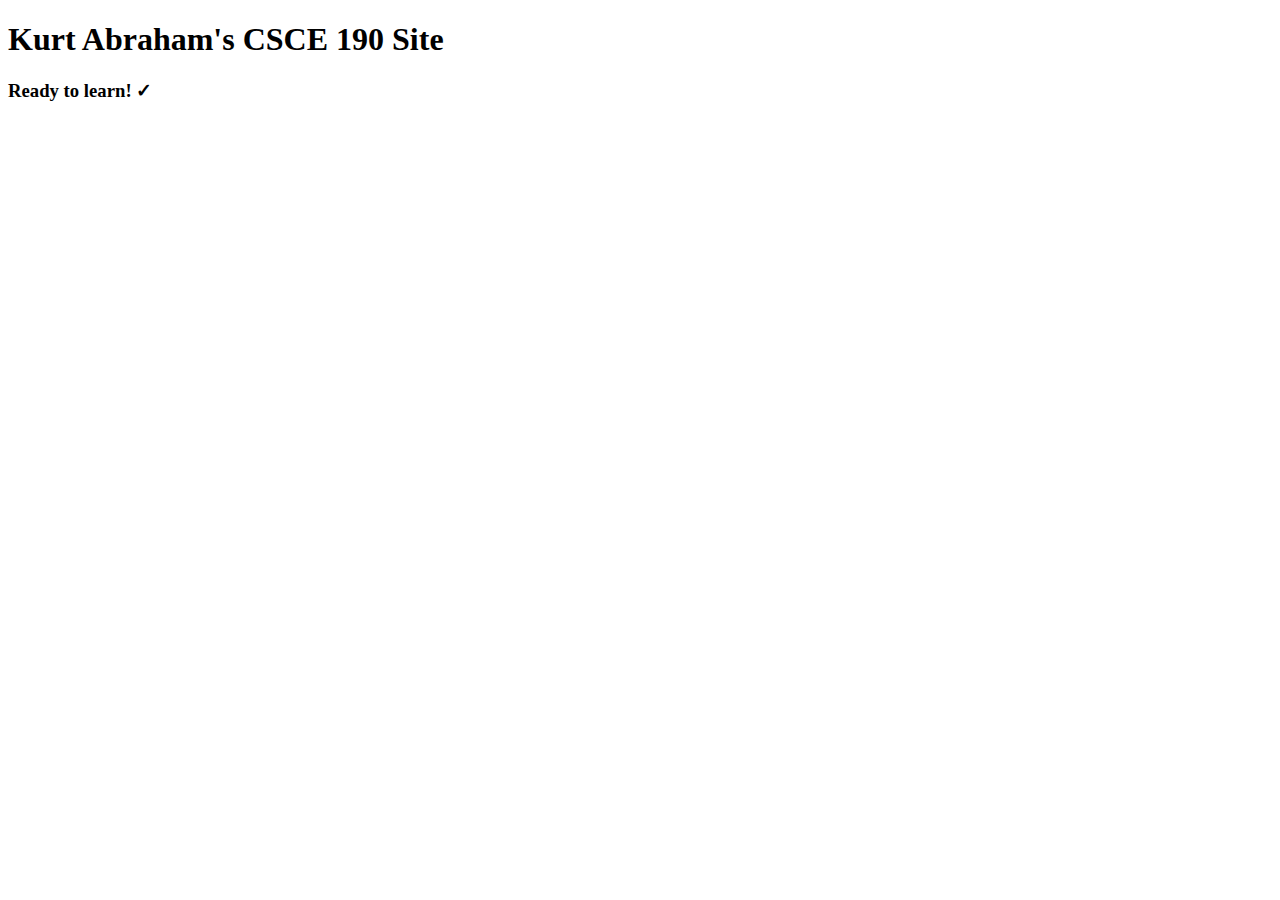
==== index.html @ 8b706e14 "Add files via upload" ====
<!DOCTYPE html>
<html>
    <head>
        <title>CSCE 190: Kurt Abraham</title>
    </head>
    <body>
        <h1>Kurt Abraham's CSCE 190 Site</h1>
        <h3>Ready to learn! &checkmark;</h3>
    </body>
</html>
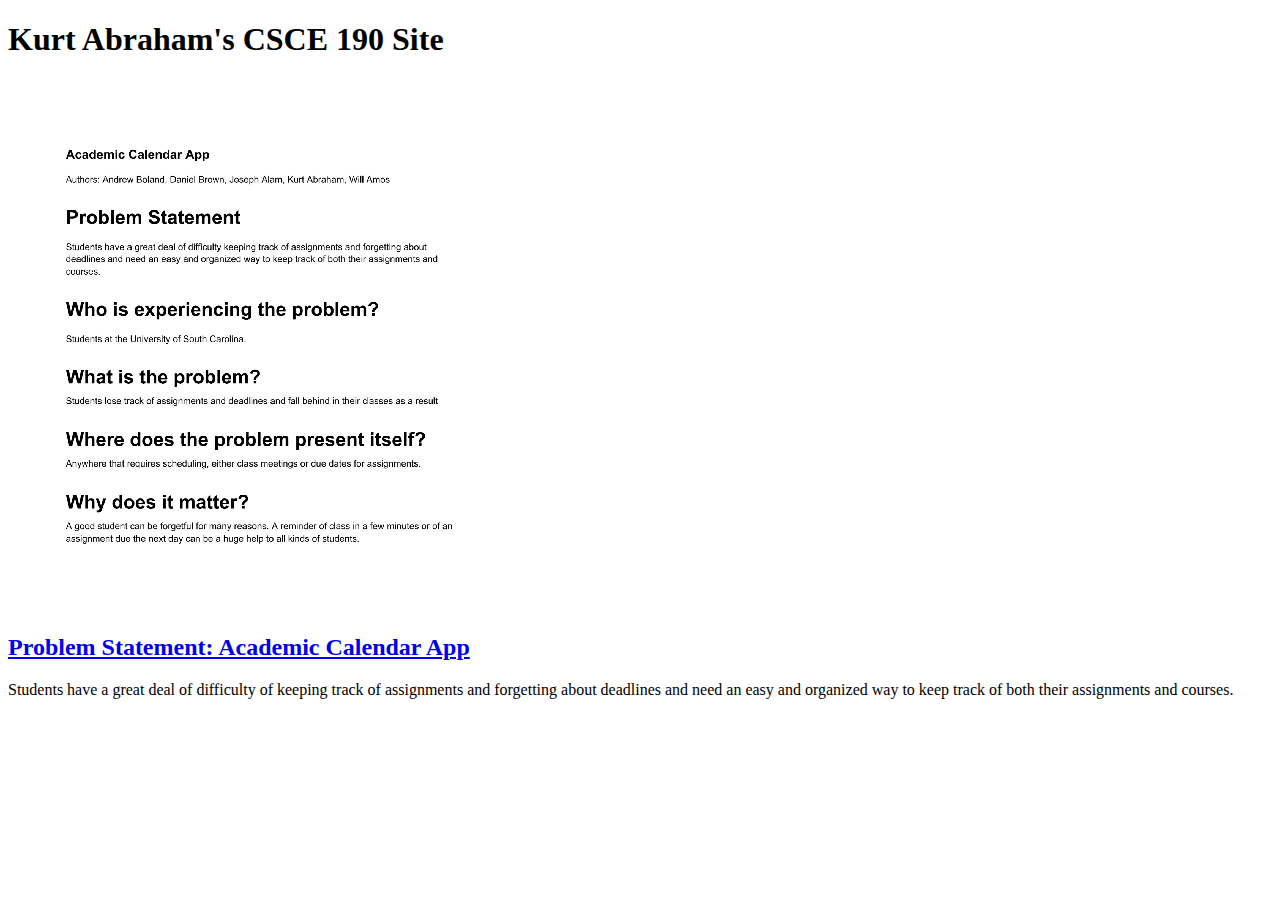
==== commit 12be2d9c: "Add files via upload" ====
--- a/index.html
+++ b/index.html
@@ -5,6 +5,15 @@
     </head>
     <body>
         <h1>Kurt Abraham's CSCE 190 Site</h1>
-        <h3>Ready to learn! &checkmark;</h3>
+        
+        <section class="assignment">
+            <a href="Files/Problem Statement.pdf"><img src="Images/problemStatement.png"></a>
+            <section class="ass-details">
+                <a href="Files/Problem Statement.pdf"><h2>Problem Statement: Academic Calendar App</h2></a>
+                <p>
+                    Students have a great deal of difficulty of keeping track of assignments and forgetting about deadlines and need an easy and organized way to keep track of both their assignments and courses.
+                </p>
+            </section>
+        </section>
     </body>
 </html>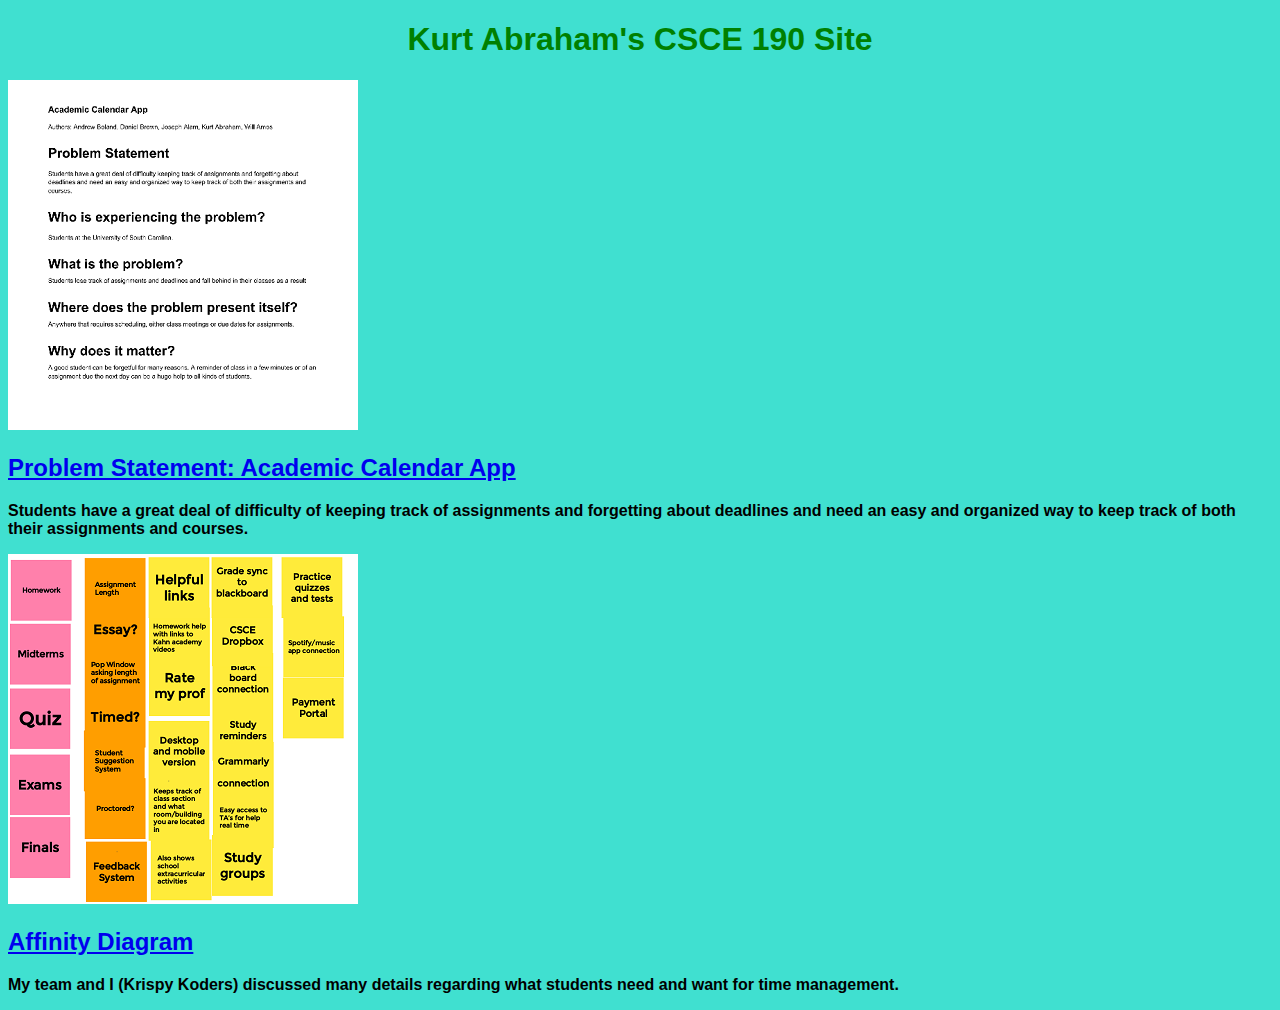
==== commit 4351c9e4: "Add files via upload" ====
--- a/index.html
+++ b/index.html
@@ -2,12 +2,13 @@
 <html>
     <head>
         <title>CSCE 190: Kurt Abraham</title>
+        <link rel="stylesheet" href="styles.css">
     </head>
     <body>
         <h1>Kurt Abraham's CSCE 190 Site</h1>
         
         <section class="assignment">
-            <a href="Files/Problem Statement.pdf"><img src="Images/problemStatement.png"></a>
+            <a href="Files/Problem Statement.pdf"><img src="Images/problem-statement.png"></a>
             <section class="ass-details">
                 <a href="Files/Problem Statement.pdf"><h2>Problem Statement: Academic Calendar App</h2></a>
                 <p>
@@ -15,5 +16,15 @@
                 </p>
             </section>
         </section>
+
+        <section class="assignment">
+            <a href="Files/Affinity Diagram.pdf"><img src="Images/affinity-diagram.png"></a>
+            <section class="ass-details">
+                <a href="Files/Affinity Diagram.pdf"><h2>Affinity Diagram</h2></a>
+                <p>
+                    My team and I (Krispy Koders) discussed many details regarding what students need and want for time management.
+                </p>
+            </section>
+        </section>
     </body>
 </html>--- a/styles.css
+++ b/styles.css
@@ -0,0 +1,10 @@
+body {
+    background:turquoise;
+    font-family: sans-serif, Arial, Helvetica;
+    font-weight: bold;
+}
+
+h1 {
+    color:green;
+    text-align: center;
+}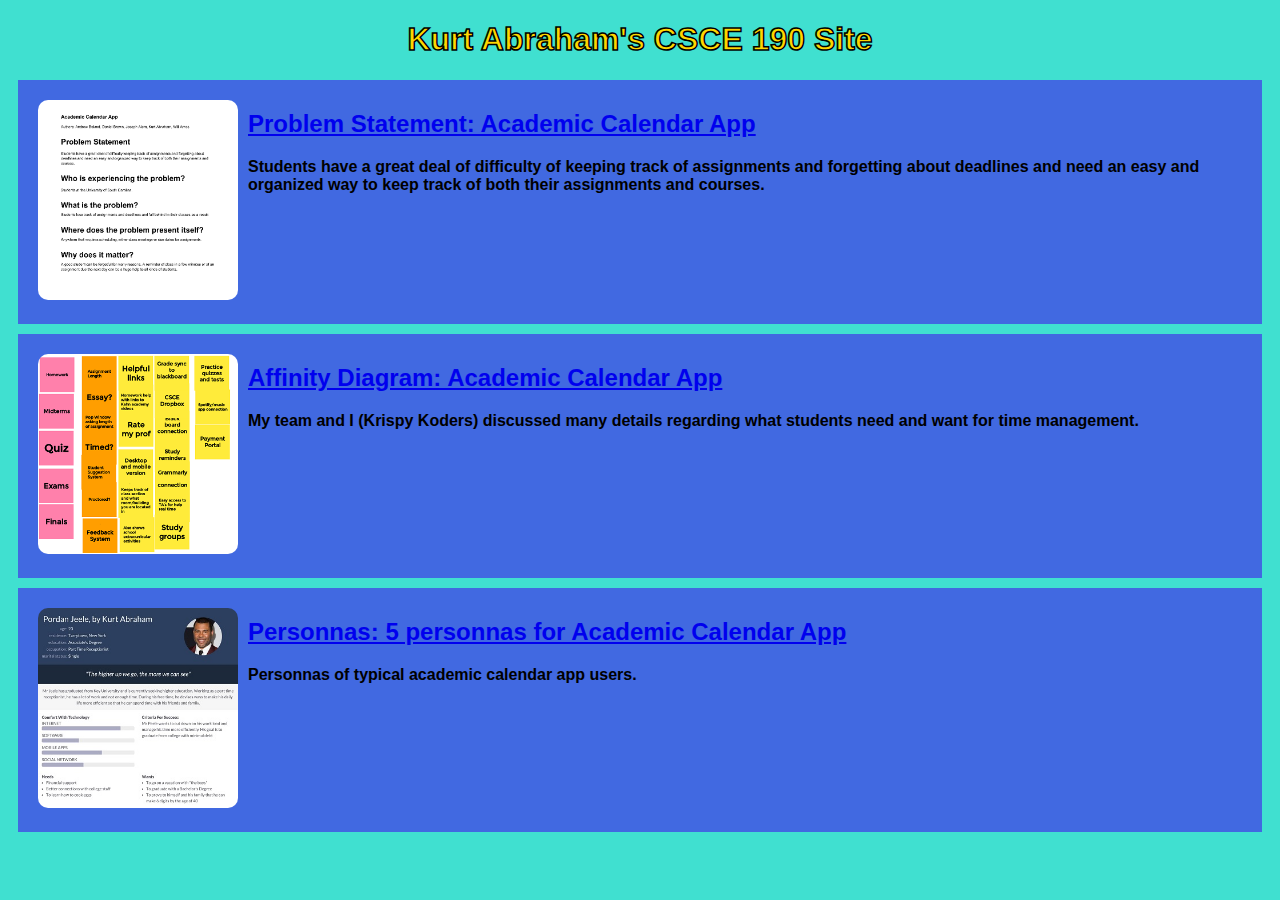
==== commit d702e506: "Add files via upload" ====
--- a/index.html
+++ b/index.html
@@ -7,6 +7,7 @@
     <body>
         <h1>Kurt Abraham's CSCE 190 Site</h1>
         
+        <!-- Problem Statement Assignment-->
         <section class="assignment">
             <a href="Files/Problem Statement.pdf"><img src="Images/problem-statement.png"></a>
             <section class="ass-details">
@@ -17,14 +18,26 @@
             </section>
         </section>
 
+        <!-- Affinity Diagram Assignment-->
         <section class="assignment">
             <a href="Files/Affinity Diagram.pdf"><img src="Images/affinity-diagram.png"></a>
             <section class="ass-details">
-                <a href="Files/Affinity Diagram.pdf"><h2>Affinity Diagram</h2></a>
+                <a href="Files/Affinity Diagram.pdf"><h2>Affinity Diagram: Academic Calendar App</h2></a>
                 <p>
                     My team and I (Krispy Koders) discussed many details regarding what students need and want for time management.
                 </p>
             </section>
         </section>
+
+        <!-- Persona Assignment-->
+        <section class="assignment">
+            <a href="Files/Personnas.pdf"><img src="Images/personnas.jpg"></a>
+            <section class="ass-details">
+                <a href="Files/Personnas.pdf"><h2>Personnas: 5 personnas for Academic Calendar App</h2></a>
+                <p>
+                    Personnas of typical academic calendar app users.
+                </p>
+            </section>
+        </section>
     </body>
 </html>--- a/styles.css
+++ b/styles.css
@@ -4,7 +4,23 @@
     font-weight: bold;
 }
 
+.assignment{
+    display:flex;
+    padding:10px;
+    margin:10px;
+    background-color:royalblue;
+}
+
+.assignment img{
+    width:200px;
+    height:200px;
+    border-radius:20px;
+    padding:10px;
+}
+
 h1 {
-    color:green;
+    color:gold;
     text-align: center;
+    -webkit-text-stroke-color: black;
+    -webkit-text-stroke-width: 1.5px;
 }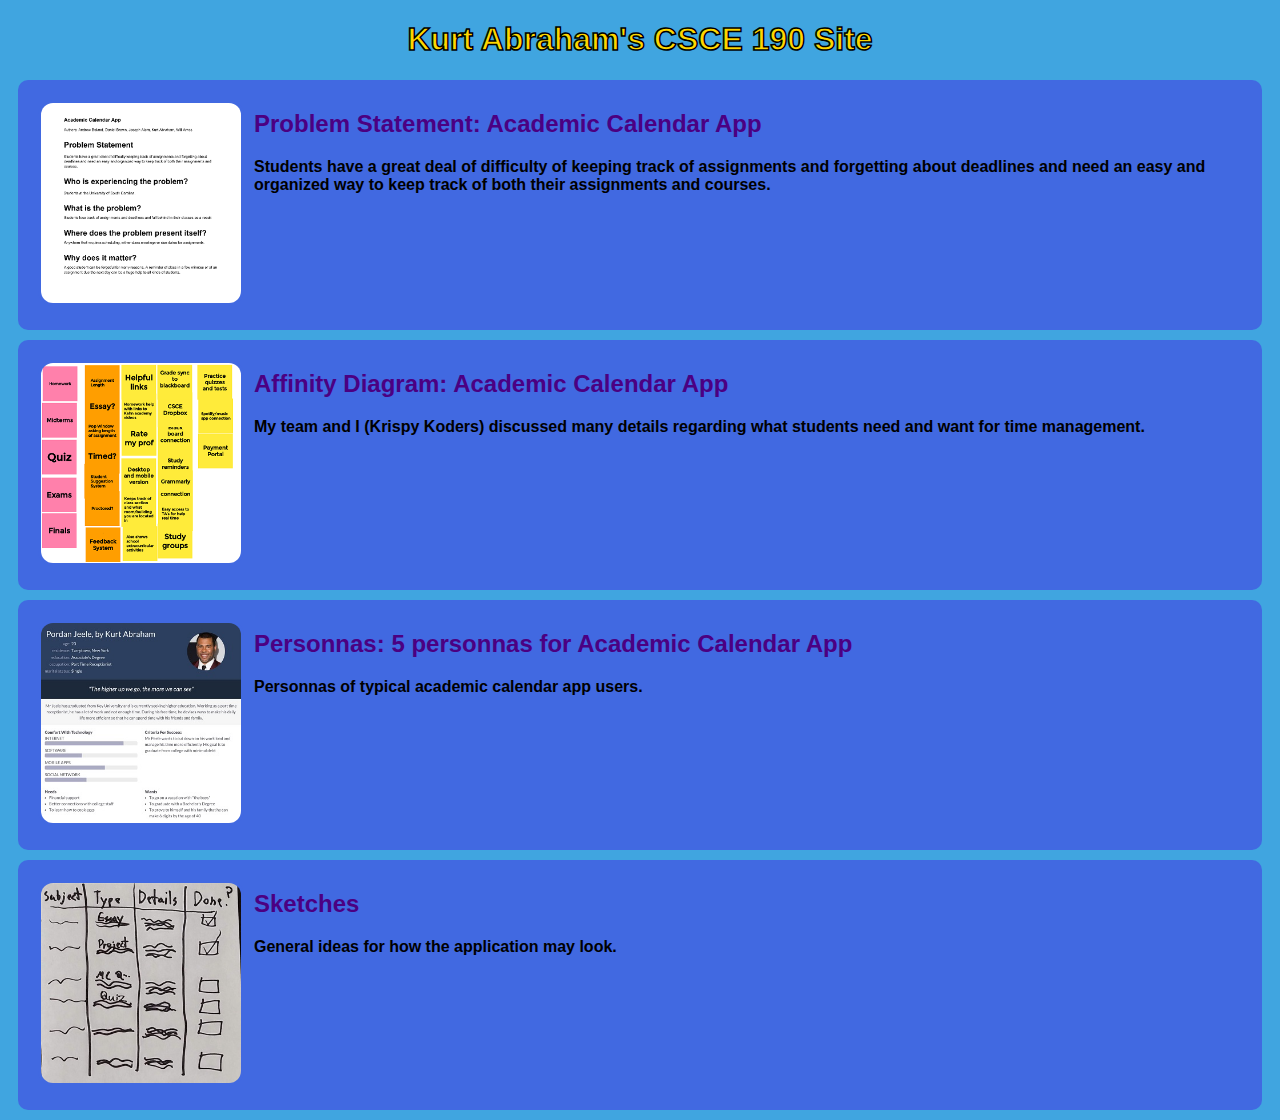
==== commit 9d0687ca: "Add files via upload" ====
--- a/index.html
+++ b/index.html
@@ -39,5 +39,16 @@
                 </p>
             </section>
         </section>
+
+        <!-- Sketch Assignment-->
+        <section class="assignment">
+            <a href="Files/Sketch.pdf"><img src="Images/sketch.jpg"></a>
+            <section class="ass-details">
+                <a href="Files/Sketch.pdf"><h2>Sketches</h2></a>
+                <p>
+                    General ideas for how the application may look.
+                </p>
+            </section>
+        </section>
     </body>
 </html>--- a/styles.css
+++ b/styles.css
@@ -1,5 +1,5 @@
 body {
-    background:turquoise;
+    background:rgb(64, 165, 224);
     font-family: sans-serif, Arial, Helvetica;
     font-weight: bold;
 }
@@ -9,13 +9,19 @@
     padding:10px;
     margin:10px;
     background-color:royalblue;
+    border-radius:10px;
 }
 
 .assignment img{
     width:200px;
     height:200px;
-    border-radius:20px;
-    padding:10px;
+    border-radius:15px;
+    margin:10px;
+    border:3px solid royalblue;
+}
+
+.assignment img:hover {
+    border:3px solid hsl(276, 100%, 50%);
 }
 
 h1 {
@@ -23,4 +29,13 @@
     text-align: center;
     -webkit-text-stroke-color: black;
     -webkit-text-stroke-width: 1.5px;
+}
+
+a {
+    text-decoration:none;
+    color:indigo;
+}
+
+a:hover {
+    color:hsl(276, 100%, 50%);
 }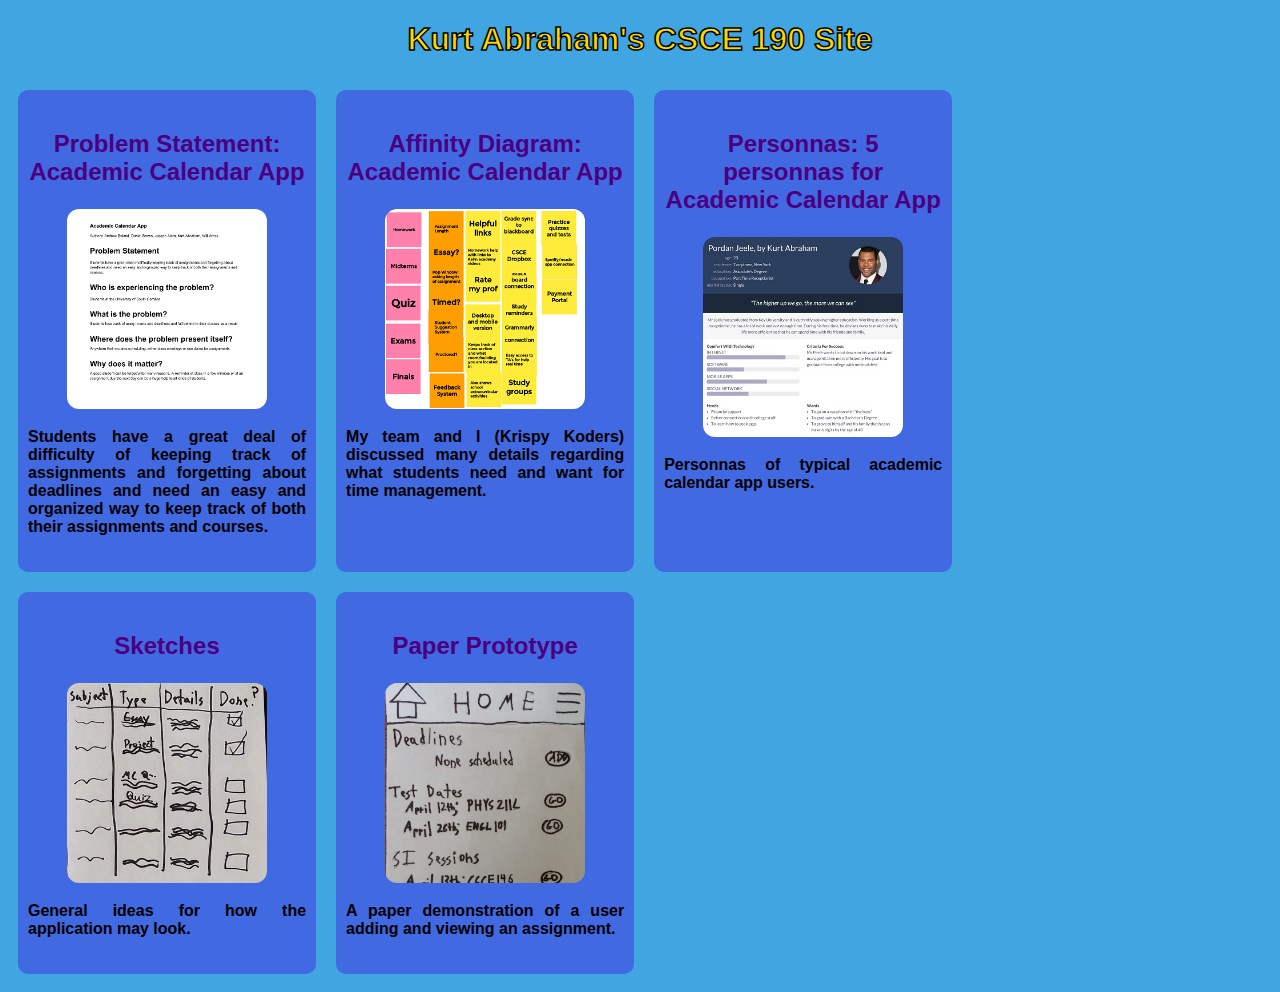
==== commit 4d286593: "Add files via upload" ====
--- a/index.html
+++ b/index.html
@@ -7,48 +7,54 @@
     <body>
         <h1>Kurt Abraham's CSCE 190 Site</h1>
         
-        <!-- Problem Statement Assignment-->
-        <section class="assignment">
-            <a href="Files/Problem Statement.pdf"><img src="Images/problem-statement.png"></a>
-            <section class="ass-details">
+        <div class="assignments">
+            <!-- Problem Statement Assignment-->
+            <section class="assignment">
                 <a href="Files/Problem Statement.pdf"><h2>Problem Statement: Academic Calendar App</h2></a>
+                <a href="Files/Problem Statement.pdf"><img src="Images/problem-statement.png"></a>
                 <p>
-                    Students have a great deal of difficulty of keeping track of assignments and forgetting about deadlines and need an easy and organized way to keep track of both their assignments and courses.
+                   Students have a great deal of difficulty of keeping track of assignments and forgetting about deadlines and need an easy and organized way to keep track of both their assignments and courses.
                 </p>
             </section>
-        </section>
 
-        <!-- Affinity Diagram Assignment-->
-        <section class="assignment">
-            <a href="Files/Affinity Diagram.pdf"><img src="Images/affinity-diagram.png"></a>
-            <section class="ass-details">
+            <!-- Affinity Diagram Assignment-->
+            <section class="assignment">
                 <a href="Files/Affinity Diagram.pdf"><h2>Affinity Diagram: Academic Calendar App</h2></a>
-                <p>
-                    My team and I (Krispy Koders) discussed many details regarding what students need and want for time management.
-                </p>
+                <a href="Files/Affinity Diagram.pdf"><img src="Images/affinity-diagram.png"></a>
+                    <p>
+                        My team and I (Krispy Koders) discussed many details regarding what students need and want for time management.
+                    </p>
             </section>
-        </section>
 
-        <!-- Persona Assignment-->
-        <section class="assignment">
-            <a href="Files/Personnas.pdf"><img src="Images/personnas.jpg"></a>
-            <section class="ass-details">
+            <!-- Persona Assignment-->
+            <section class="assignment">
                 <a href="Files/Personnas.pdf"><h2>Personnas: 5 personnas for Academic Calendar App</h2></a>
-                <p>
-                    Personnas of typical academic calendar app users.
-                </p>
+                <a href="Files/Personnas.pdf"><img src="Images/personnas.jpg"></a>
+                    <p>
+                        Personnas of typical academic calendar app users.
+                    </p>
+                    
             </section>
-        </section>
 
-        <!-- Sketch Assignment-->
-        <section class="assignment">
-            <a href="Files/Sketch.pdf"><img src="Images/sketch.jpg"></a>
-            <section class="ass-details">
+            <!-- Sketch Assignment-->
+            <section class="assignment">
                 <a href="Files/Sketch.pdf"><h2>Sketches</h2></a>
-                <p>
-                    General ideas for how the application may look.
-                </p>
+                <a href="Files/Sketch.pdf"><img src="Images/sketch.jpg"></a>
+                    <p>
+                        General ideas for how the application may look.
+                    </p>
+                    
             </section>
-        </section>
+
+            <!-- Prototype Assignment-->
+            <section class="assignment">
+                <a href="https://www.youtube.com/watch?v=rq5k95tmr8U"><h2>Paper Prototype</h2></a>
+                <a href="https://www.youtube.com/watch?v=rq5k95tmr8U"><img src="Images/paper-prototype.jpg"></a>
+                    <p>
+                        A paper demonstration of a user adding and viewing an assignment.
+                    </p>
+                    
+            </section>
+        </div>
     </body>
 </html>--- a/styles.css
+++ b/styles.css
@@ -4,9 +4,15 @@
     font-weight: bold;
 }
 
+.assignments{
+    display:flex;
+    flex-wrap:wrap;
+}
+
 .assignment{
-    display:flex;
+    width:22%;
     padding:10px;
+    padding:20px 10px;
     margin:10px;
     background-color:royalblue;
     border-radius:10px;
@@ -18,6 +24,8 @@
     border-radius:15px;
     margin:10px;
     border:3px solid royalblue;
+    display:block;
+    margin:auto;
 }
 
 .assignment img:hover {
@@ -31,6 +39,14 @@
     -webkit-text-stroke-width: 1.5px;
 }
 
+h2 {
+    text-align:center;
+}
+
+p {
+    text-align:justify;
+}
+
 a {
     text-decoration:none;
     color:indigo;
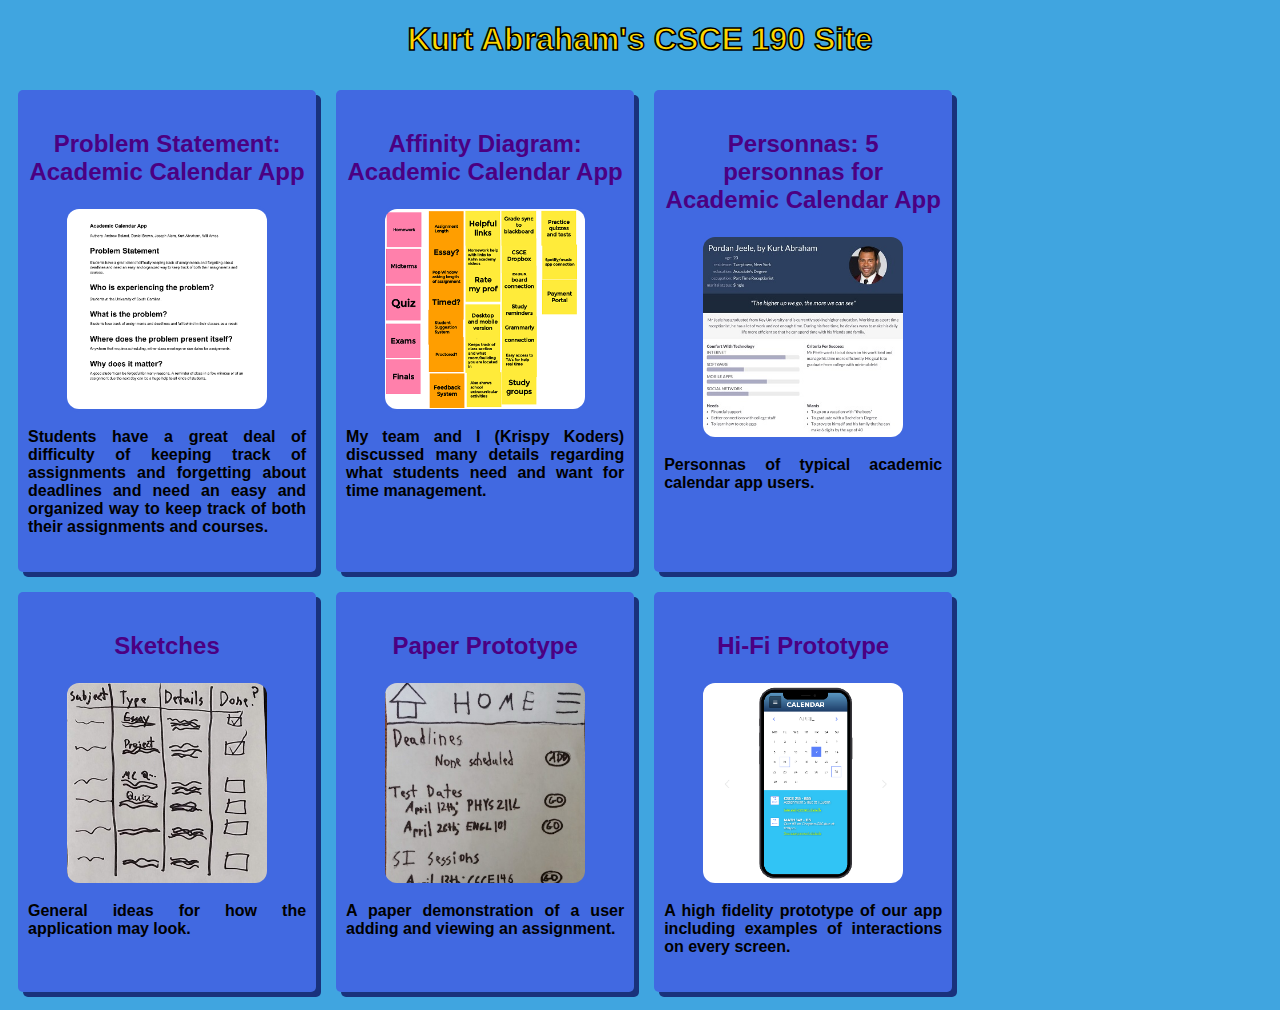
==== commit 868da79a: "Add files via upload" ====
--- a/index.html
+++ b/index.html
@@ -55,6 +55,16 @@
                     </p>
                     
             </section>
+
+            <!-- Hi-Fi Prototype Assignment-->
+            <section class="assignment">
+                <a href="Files/Hi-Fi Prototype/index.html"><h2>Hi-Fi Prototype</h2></a>
+                <a href="Files/Hi-Fi Prototype/index.html"><img src="Images/hi-fi-prototype.png"></a>
+                    <p>
+                        A high fidelity prototype of our app including examples of interactions on every screen.
+                    </p>
+                    
+            </section>
         </div>
     </body>
 </html>--- a/styles.css
+++ b/styles.css
@@ -15,7 +15,8 @@
     padding:20px 10px;
     margin:10px;
     background-color:royalblue;
-    border-radius:10px;
+    box-shadow: 5px 5px rgb(25, 50, 124);
+    border-radius:5px;
 }
 
 .assignment img{
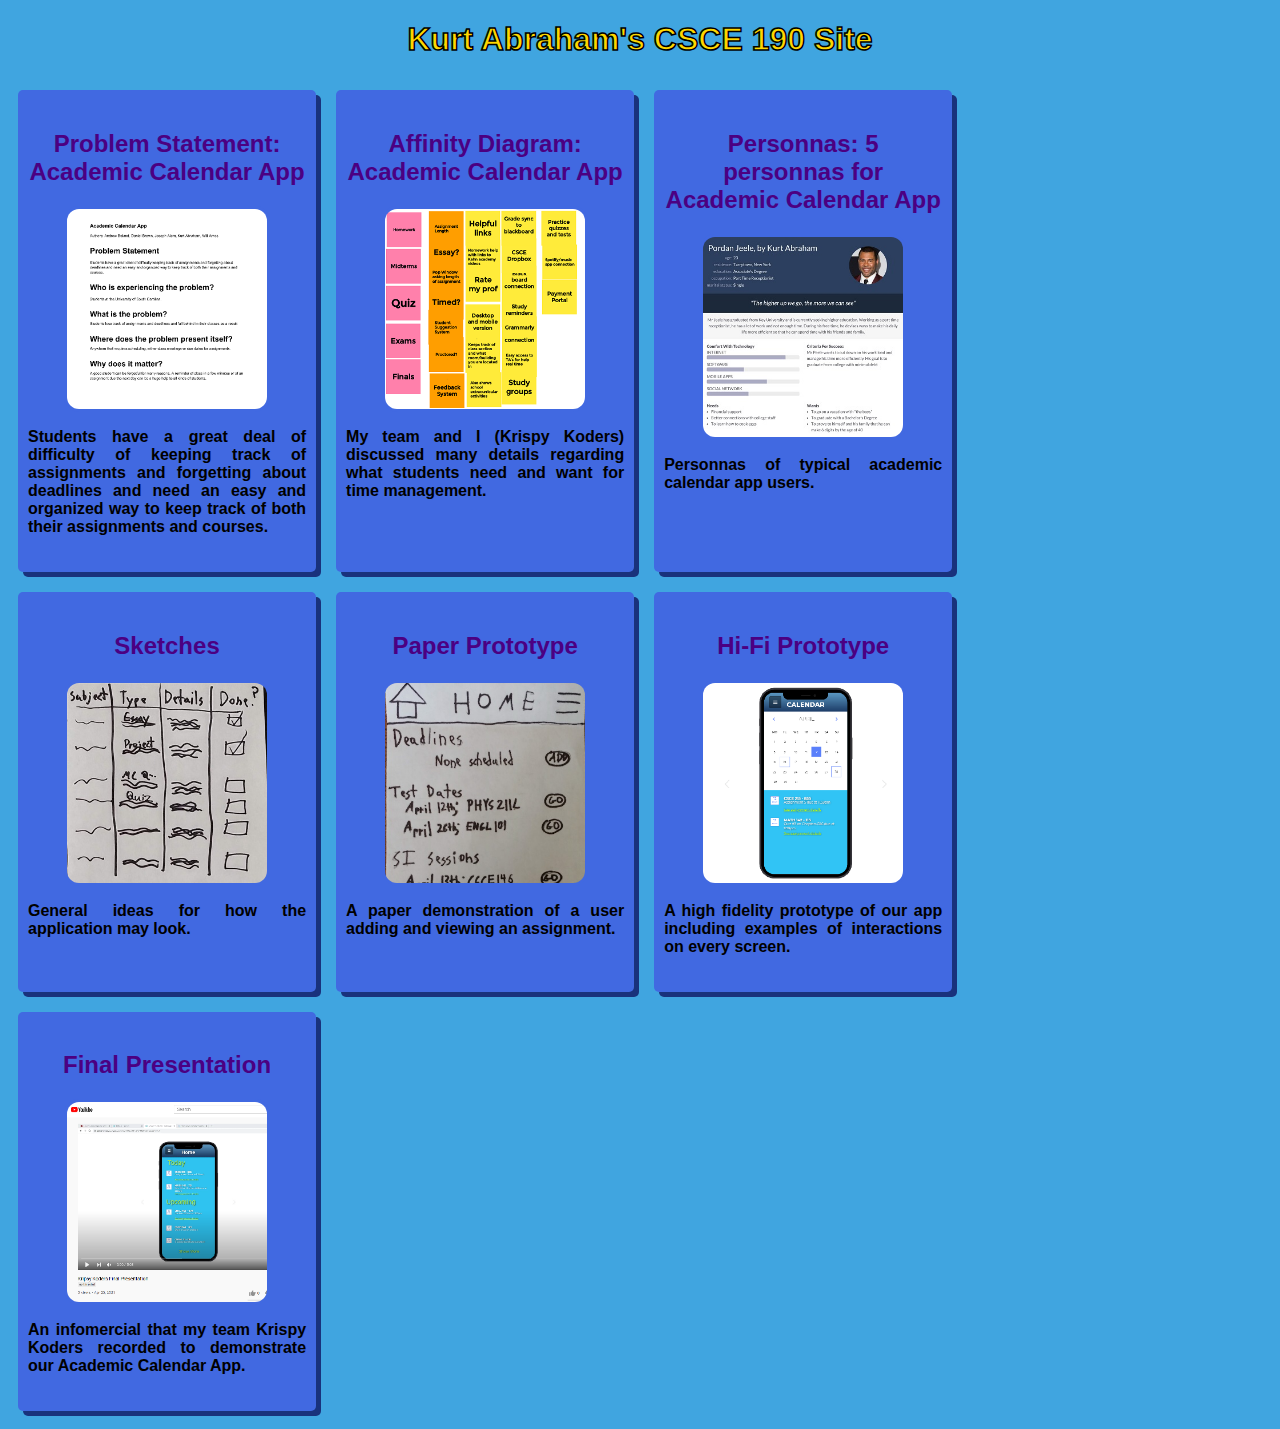
==== commit 638d3987: "Add files via upload" ====
--- a/index.html
+++ b/index.html
@@ -65,6 +65,16 @@
                     </p>
                     
             </section>
+
+            <!--Final Presentation Assignment-->
+            <section class="assignment">
+                <a href="https://www.youtube.com/watch?v=gzK-6YWoQA8"><h2>Final Presentation</h2></a>
+                <a href="https://www.youtube.com/watch?v=gzK-6YWoQA8"><img src="Images/final-presentation.png"></a>
+                    <p>
+                        An infomercial that my team Krispy Koders recorded to demonstrate our Academic Calendar App.
+                    </p>
+                    
+            </section>
         </div>
     </body>
 </html>